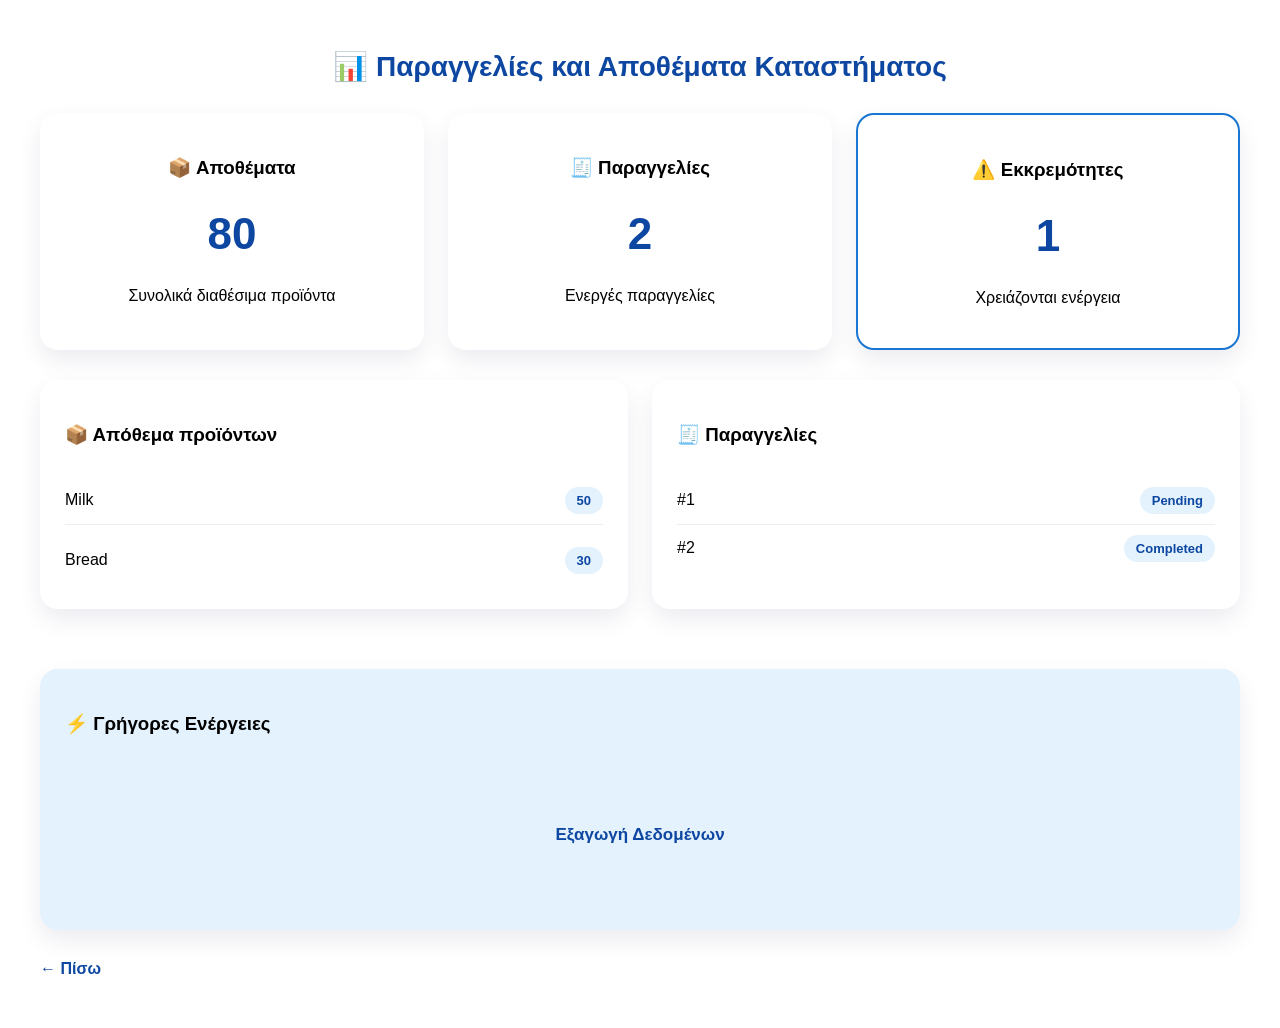
==== dashboard.html @ 50628634 "Add files via upload" ====
<!DOCTYPE html>
<html lang="el">
<head>
<meta charset="UTF-8">
<title>Dashboard</title>
<link rel="stylesheet" href="styles.css">
</head>

<body>

<div class="container">

    <h2>📊 Παραγγελίες και Αποθέματα Καταστήματος</h2>

    
    <div class="menu menu-3">

        <div class="card kpi">
            <h3>📦 Αποθέματα</h3>
            <div class="big-number">80</div>
            <p class="muted">Συνολικά διαθέσιμα προϊόντα</p>
        </div>

        <div class="card kpi">
            <h3>🧾 Παραγγελίες</h3>
            <div class="big-number">2</div>
            <p class="muted">Ενεργές παραγγελίες</p>
        </div>

        <div class="card kpi alert">
            <h3>⚠️ Εκκρεμότητες</h3>
            <div class="big-number">1</div>
            <p class="muted">Χρειάζονται ενέργεια</p>
        </div>

    </div>

   
    <div class="menu menu-2">

        
        <div class="card">
            <h3>📦 Απόθεμα προϊόντων</h3>

            <div class="row">
                <span>Milk</span>
                <span class="tag good">50</span>
            </div>

            <div class="row">
                <span>Bread</span>
                <span class="tag warning">30</span>
            </div>
        </div>

       
        <div class="card">
            <h3>🧾 Παραγγελίες</h3>

            <div id="ordersList"></div>
        </div>

    </div>


    <div class="menu menu-1">

        <div class="card" id="orderDetails" style="display:none;">
            <h3>📄 Λεπτομέρειες Παραγγελίας</h3>

            <p><strong>ID:</strong> <span id="orderId"></span></p>
            <p><strong>Ημερομηνία:</strong> <span id="orderDate"></span></p>

            <h4>Προϊόντα:</h4>
            <div id="orderProducts"></div>
        </div>

    </div>


    <div class="menu menu-1">

        <div class="card highlight">
            <h3>⚡ Γρήγορες Ενέργειες</h3>
            <button onclick="exportData()">Εξαγωγή Δεδομένων</button>
        </div>

    </div>

    <a href="welcome.html">← Πίσω</a>

</div>

<script>


const orders = [
    {
        id: 1,
        date: "2026-04-28",
        status: "Pending",
        products: [
            { name: "Milk", qty: 10 },
            { name: "Bread", qty: 5 }
        ]
    },
    {
        id: 2,
        date: "2026-04-27",
        status: "Completed",
        products: [
            { name: "Milk", qty: 20 }
        ]
    }
];


const ordersList = document.getElementById("ordersList");

orders.forEach(order => {

    const div = document.createElement("div");
    div.className = "row clickable";

    div.innerHTML = `
        <span>#${order.id}</span>
        <span class="tag ${order.status === 'Pending' ? 'pending' : 'done'}">
            ${order.status}
        </span>
    `;

    div.onclick = () => showOrder(order);

    ordersList.appendChild(div);
});


function showOrder(order){

    document.getElementById("orderDetails").style.display = "block";

    document.getElementById("orderId").innerText = order.id;
    document.getElementById("orderDate").innerText = order.date;

    const productsBox = document.getElementById("orderProducts");
    productsBox.innerHTML = "";

    order.products.forEach(p => {
        const row = document.createElement("div");
        row.className = "row";
        row.innerHTML = `
            <span>${p.name}</span>
            <span>${p.qty}</span>
        `;
        productsBox.appendChild(row);
    });
}

function exportData(){
    alert("Εξαγωγή δεδομένων...");
}

</script>

</body>
</html>
---- styles.css ----
body {
    font-family: Arial, sans-serif;
    background: #f5f8ff;
    margin: 0;
    min-height: 100vh;
    display: block;
}

.container {
    width: 100%;
    min-height: 100vh;
    background: white;
    padding: 50px 40px;

    display: flex;
    flex-direction: column;
    align-items: center;

    gap: 30px;
    box-sizing: border-box;
}


.container > * {
    width: 100%;
    max-width: 1300px;
}


.logo {
    width: 260px;
    margin: 15px auto;
    transition: 0.2s ease;
}

.logo:hover {
    transform: scale(1.05);
}


h1, h2 {
    text-align: center;
    color: #0d47a1;
    margin: 0;
    font-size: 28px;
}


.menu {
    width: 100%;
    display: grid;
    grid-template-columns: repeat(auto-fit, minmax(320px, 1fr));
    gap: 24px;
}


.func-btn {
    padding: 40px;
    min-height: 150px;

    border-radius: 18px;

    font-size: 18px;
    font-weight: bold;

    background: #e3f2fd;
    color: #0d47a1;

    border: 1px solid transparent;

    display: flex;
    align-items: center;
    justify-content: center;

    cursor: pointer;

    transition: 0.25s ease;
}

.func-btn:hover {
    background: #bbdefb;
    transform: scale(1.05);
    border-color: rgba(13, 71, 161, 0.25);
}


.menu a,
.menu button {
    padding: 35px;
    min-height: 140px;

    border-radius: 18px;

    font-size: 17px;
    font-weight: bold;

    text-align: center;
    text-decoration: none;

    background: #e3f2fd;
    color: #0d47a1;

    border: 1px solid transparent;

    display: flex;
    align-items: center;
    justify-content: center;

    transition: 0.25s ease;
}

.menu a:hover,
.menu button:hover {
    background: #bbdefb;
    transform: scale(1.05);
    border-color: rgba(13, 71, 161, 0.25);
}


.card {
    background: #ffffff;
    border-radius: 18px;
    padding: 25px;

    box-shadow: 0 10px 25px rgba(0,0,80,0.08);

    display: flex;
    flex-direction: column;
    gap: 12px;

    transition: 0.25s ease;
}

.card:hover {
    transform: translateY(-3px);
}


.card.kpi {
    align-items: center;
    text-align: center;
}

.big-number {
    font-size: 44px;
    font-weight: bold;
    color: #0d47a1;
}


.card.highlight {
    background: #e3f2fd;
}

.card.alert {
    border: 2px solid #1976d2;
}


.row {
    display: flex;
    justify-content: space-between;
    align-items: center;

    padding: 10px 0;
    border-bottom: 1px solid #eee;
}

.row:last-child {
    border-bottom: none;
}


.tag {
    padding: 6px 12px;
    border-radius: 999px;
    font-size: 13px;
    font-weight: bold;
}

.tag.good,
.tag.warning,
.tag.pending,
.tag.done {
    background: #e3f2fd;
    color: #0d47a1;
}


input, select {
    width: 100%;
    padding: 16px;
    font-size: 16px;

    border: 1px solid #cfd8dc;
    border-radius: 12px;

    box-sizing: border-box;
    background: #fff;

    transition: 0.2s ease;
}

input:focus, select:focus {
    outline: none;
    border-color: #1976d2;
    box-shadow: 0 0 0 3px rgba(25, 118, 210, 0.12);
}


button {
    padding: 16px;
    background: #1976d2;
    color: white;

    border: none;
    border-radius: 12px;

    font-size: 16px;
    font-weight: bold;

    cursor: pointer;
    transition: 0.2s ease;
}

button:hover {
    background: #0d47a1;
    transform: translateY(-2px);
}


table {
    width: 100%;
    border-collapse: collapse;
    font-size: 15px;

    border-radius: 12px;
    overflow: hidden;
}

th {
    background: #e3f2fd;
    color: #0d47a1;
    padding: 14px;
}

td {
    border: 1px solid #ddd;
    padding: 12px;
    text-align: center;
}

a {
    text-decoration: none;
    color: #0d47a1;
    font-weight: bold;
}


#error {
    color: red;
    font-size: 15px;
    font-weight: bold;
    text-align: center;
}
.row.clickable {
    cursor: pointer;
    transition: 0.2s;
}

.row.clickable:hover {
    background: #f5f8ff;
}

@media (max-width: 600px) {
    .container {
        padding: 25px;
    }

    .menu {
        grid-template-columns: 1fr;
    }

    .logo {
        width: 180px;
    }

    .big-number {
        font-size: 32px;
    }
}
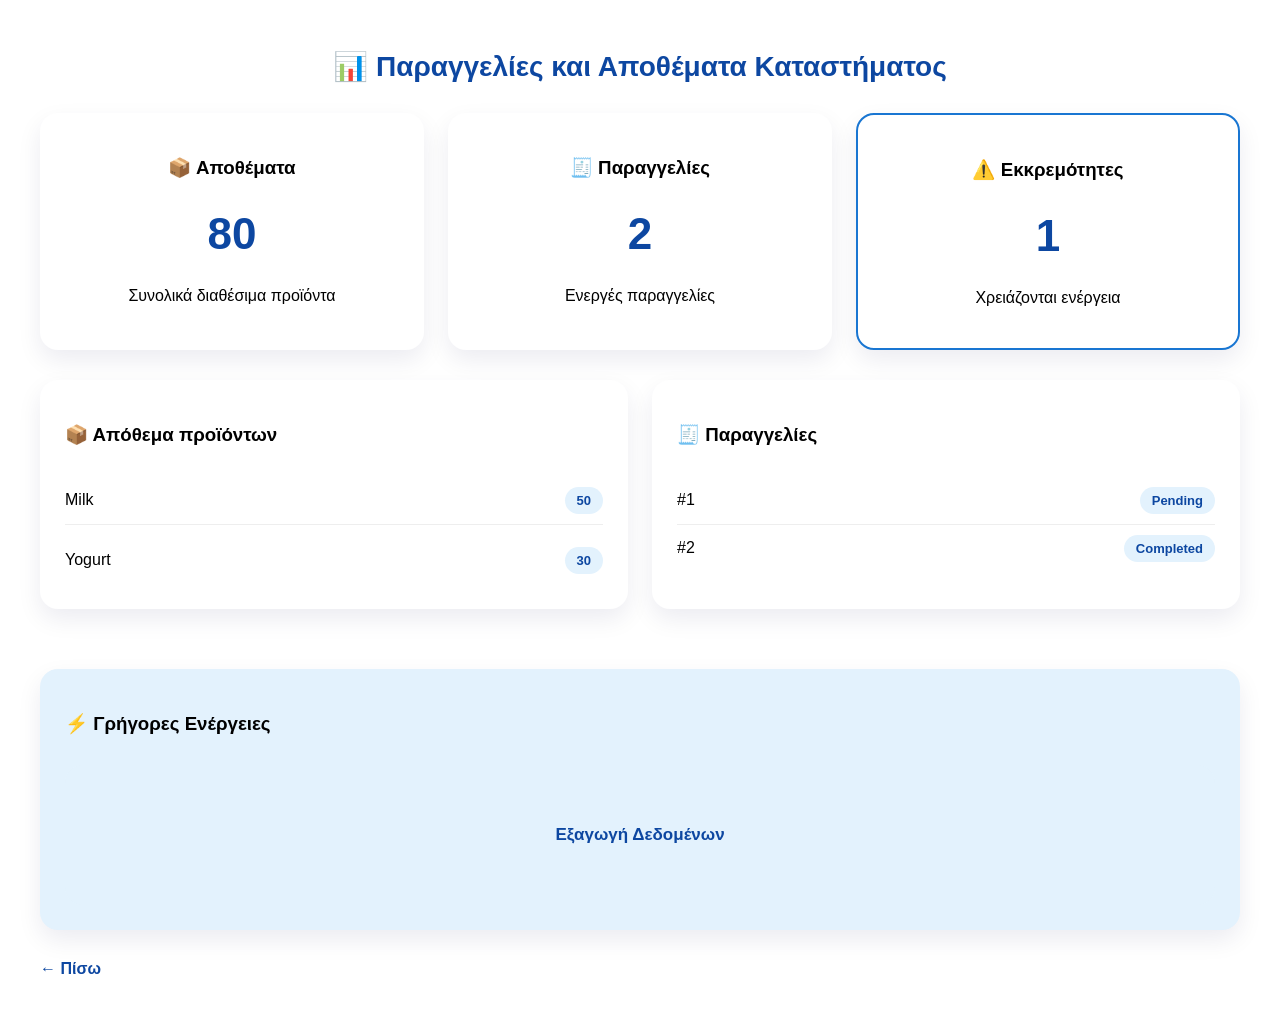
==== commit af2a0db1: "αλλαγές" ====
--- a/dashboard.html
+++ b/dashboard.html
@@ -48,7 +48,7 @@
             </div>
 
             <div class="row">
-                <span>Bread</span>
+                <span>Yogurt</span>
                 <span class="tag warning">30</span>
             </div>
         </div>
@@ -101,7 +101,7 @@
         status: "Pending",
         products: [
             { name: "Milk", qty: 10 },
-            { name: "Bread", qty: 5 }
+            { name: "Yogurt", qty: 5 }
         ]
     },
     {
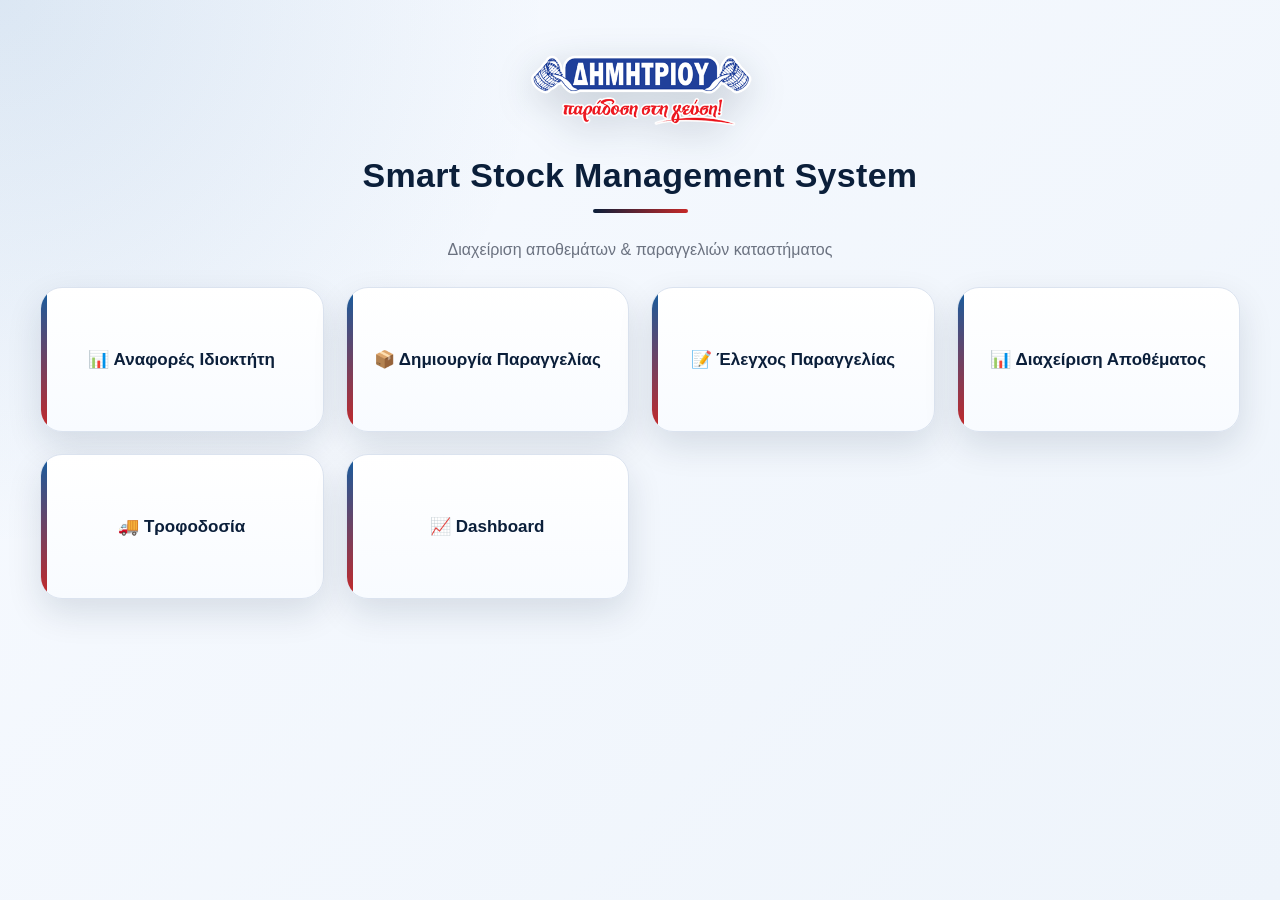
==== commit 3c6457bd: "αλλαγες στην εμφανιση" ====
--- a/dashboard.html
+++ b/dashboard.html
@@ -2,7 +2,7 @@
 <html lang="el">
 <head>
 <meta charset="UTF-8">
-<title>Dashboard</title>
+<title>Dashboard | SSBS</title>
 <link rel="stylesheet" href="styles.css">
 </head>
 
@@ -10,13 +10,16 @@
 
 <div class="container">
 
-    <h2>📊 Παραγγελίες και Αποθέματα Καταστήματος</h2>
+    <h2>📈 Dashboard Καταστήματος</h2>
 
-    
+    <p class="muted" style="text-align:center; margin:0;">
+        Συνοπτική εικόνα αποθεμάτων, παραγγελιών και εκκρεμοτήτων
+    </p>
+
     <div class="menu menu-3">
 
         <div class="card kpi">
-            <h3>📦 Αποθέματα</h3>
+            <h3>📦 Απόθεμα</h3>
             <div class="big-number">80</div>
             <p class="muted">Συνολικά διαθέσιμα προϊόντα</p>
         </div>
@@ -30,38 +33,33 @@
         <div class="card kpi alert">
             <h3>⚠️ Εκκρεμότητες</h3>
             <div class="big-number">1</div>
-            <p class="muted">Χρειάζονται ενέργεια</p>
+            <p class="muted">Χρειάζεται ενέργεια</p>
         </div>
 
     </div>
 
-   
     <div class="menu menu-2">
 
-        
         <div class="card">
             <h3>📦 Απόθεμα προϊόντων</h3>
 
             <div class="row">
                 <span>Milk</span>
-                <span class="tag good">50</span>
+                <span class="tag good">50 τεμ.</span>
             </div>
 
             <div class="row">
                 <span>Yogurt</span>
-                <span class="tag warning">30</span>
+                <span class="tag warning">30 τεμ.</span>
             </div>
         </div>
 
-       
         <div class="card">
             <h3>🧾 Παραγγελίες</h3>
-
             <div id="ordersList"></div>
         </div>
 
     </div>
-
 
     <div class="menu menu-1">
 
@@ -71,28 +69,33 @@
             <p><strong>ID:</strong> <span id="orderId"></span></p>
             <p><strong>Ημερομηνία:</strong> <span id="orderDate"></span></p>
 
-            <h4>Προϊόντα:</h4>
+            <h4>Προϊόντα</h4>
             <div id="orderProducts"></div>
         </div>
 
     </div>
 
-
     <div class="menu menu-1">
 
         <div class="card highlight">
             <h3>⚡ Γρήγορες Ενέργειες</h3>
+            <p class="muted">Εξαγωγή δεδομένων για έλεγχο ή αποθήκευση.</p>
             <button onclick="exportData()">Εξαγωγή Δεδομένων</button>
         </div>
 
     </div>
 
-    <a href="welcome.html">← Πίσω</a>
+    <a href="welcome.html">← Πίσω στο μενού</a>
 
 </div>
 
 <script>
 
+const role = localStorage.getItem("role");
+
+if(role !== "manager"){
+    window.location.href = "welcome.html";
+}
 
 const orders = [
     {
@@ -109,11 +112,11 @@
         date: "2026-04-27",
         status: "Completed",
         products: [
-            { name: "Milk", qty: 20 }
+            { name: "Milk", qty: 20 },
+            { name: "Yogurt", qty: 10 }
         ]
     }
 ];
-
 
 const ordersList = document.getElementById("ordersList");
 
@@ -123,9 +126,9 @@
     div.className = "row clickable";
 
     div.innerHTML = `
-        <span>#${order.id}</span>
+        <span>Παραγγελία #${order.id}</span>
         <span class="tag ${order.status === 'Pending' ? 'pending' : 'done'}">
-            ${order.status}
+            ${order.status === "Pending" ? "Εκκρεμεί" : "Ολοκληρώθηκε"}
         </span>
     `;
 
@@ -133,7 +136,6 @@
 
     ordersList.appendChild(div);
 });
-
 
 function showOrder(order){
 
@@ -150,14 +152,14 @@
         row.className = "row";
         row.innerHTML = `
             <span>${p.name}</span>
-            <span>${p.qty}</span>
+            <span class="tag">${p.qty} τεμ.</span>
         `;
         productsBox.appendChild(row);
     });
 }
 
 function exportData(){
-    alert("Εξαγωγή δεδομένων...");
+    alert("Η εξαγωγή δεδομένων ξεκίνησε.");
 }
 
 </script>
--- a/styles.css
+++ b/styles.css
@@ -1,133 +1,180 @@
+* {
+    box-sizing: border-box;
+}
+
+:root {
+    --navy: #0b1f3a;
+    --blue: #145da0;
+    --light-blue: #eaf3ff;
+    --red: #c62828;
+    --soft-red: #fff1f1;
+    --white: #ffffff;
+    --bg: #f4f7fb;
+    --text: #1f2937;
+    --muted: #6b7280;
+    --border: #dbe3ef;
+    --shadow: rgba(11, 31, 58, 0.12);
+}
+
 body {
-    font-family: Arial, sans-serif;
-    background: #f5f8ff;
+    font-family: "Segoe UI", Arial, sans-serif;
+    background:
+        radial-gradient(circle at top left, rgba(20, 93, 160, 0.12), transparent 35%),
+        linear-gradient(135deg, #f7faff 0%, #eef4fb 100%);
     margin: 0;
     min-height: 100vh;
-    display: block;
+    color: var(--text);
 }
 
 .container {
     width: 100%;
     min-height: 100vh;
-    background: white;
-    padding: 50px 40px;
-
+    padding: 45px 40px;
     display: flex;
     flex-direction: column;
     align-items: center;
-
-    gap: 30px;
-    box-sizing: border-box;
-}
-
+    gap: 28px;
+}
 
 .container > * {
     width: 100%;
-    max-width: 1300px;
-}
-
+    max-width: 1250px;
+}
 
 .logo {
-    width: 260px;
-    margin: 15px auto;
-    transition: 0.2s ease;
+    width: 230px;
+    margin: 10px auto 0;
+    display: block;
+    filter: drop-shadow(0 10px 18px rgba(11, 31, 58, 0.18));
+    transition: 0.25s ease;
 }
 
 .logo:hover {
-    transform: scale(1.05);
-}
-
+    transform: scale(1.03);
+}
 
 h1, h2 {
     text-align: center;
-    color: #0d47a1;
+    color: var(--navy);
     margin: 0;
-    font-size: 28px;
-}
-
+    font-weight: 800;
+    letter-spacing: 0.3px;
+}
+
+h1 {
+    font-size: 34px;
+}
+
+h2 {
+    font-size: 30px;
+}
+
+h1::after,
+h2::after {
+    content: "";
+    display: block;
+    width: 95px;
+    height: 4px;
+    background: linear-gradient(90deg, var(--navy), var(--red));
+    border-radius: 999px;
+    margin: 14px auto 0;
+}
+
+h3 {
+    color: var(--navy);
+    margin-top: 0;
+}
+
+h4 {
+    color: var(--blue);
+    margin-bottom: 5px;
+}
+
+p {
+    color: var(--text);
+}
+
+.muted {
+    color: var(--muted);
+}
 
 .menu {
     width: 100%;
     display: grid;
-    grid-template-columns: repeat(auto-fit, minmax(320px, 1fr));
-    gap: 24px;
-}
-
-
-.func-btn {
-    padding: 40px;
-    min-height: 150px;
-
-    border-radius: 18px;
-
-    font-size: 18px;
-    font-weight: bold;
-
-    background: #e3f2fd;
-    color: #0d47a1;
-
-    border: 1px solid transparent;
-
+    grid-template-columns: repeat(auto-fit, minmax(280px, 1fr));
+    gap: 22px;
+}
+
+.menu-1 {
+    grid-template-columns: 1fr;
+}
+
+.menu-2 {
+    grid-template-columns: repeat(auto-fit, minmax(360px, 1fr));
+}
+
+.menu-3 {
+    grid-template-columns: repeat(auto-fit, minmax(250px, 1fr));
+}
+
+.func-btn,
+.menu a,
+.menu button {
+    min-height: 145px;
+    padding: 32px 24px;
+    border-radius: 22px;
+    background: linear-gradient(180deg, #ffffff 0%, #f8fbff 100%);
+    color: var(--navy);
+    border: 1px solid var(--border);
+    box-shadow: 0 14px 35px var(--shadow);
+    font-size: 17px;
+    font-weight: 800;
+    text-align: center;
+    text-decoration: none;
     display: flex;
     align-items: center;
     justify-content: center;
-
     cursor: pointer;
-
     transition: 0.25s ease;
-}
-
-.func-btn:hover {
-    background: #bbdefb;
-    transform: scale(1.05);
-    border-color: rgba(13, 71, 161, 0.25);
-}
-
-
-.menu a,
-.menu button {
-    padding: 35px;
-    min-height: 140px;
-
-    border-radius: 18px;
-
-    font-size: 17px;
-    font-weight: bold;
-
-    text-align: center;
-    text-decoration: none;
-
-    background: #e3f2fd;
-    color: #0d47a1;
-
-    border: 1px solid transparent;
-
-    display: flex;
-    align-items: center;
-    justify-content: center;
-
-    transition: 0.25s ease;
-}
-
+    position: relative;
+    overflow: hidden;
+}
+
+.func-btn::before,
+.menu a::before,
+.menu button::before {
+    content: "";
+    position: absolute;
+    left: 0;
+    top: 0;
+    width: 6px;
+    height: 100%;
+    background: linear-gradient(180deg, var(--blue), var(--red));
+}
+
+.func-btn:hover,
 .menu a:hover,
 .menu button:hover {
-    background: #bbdefb;
-    transform: scale(1.05);
-    border-color: rgba(13, 71, 161, 0.25);
-}
-
+    transform: translateY(-6px);
+    border-color: rgba(198, 40, 40, 0.25);
+    box-shadow: 0 20px 42px rgba(11, 31, 58, 0.18);
+    background: linear-gradient(180deg, #ffffff 0%, #eef6ff 100%);
+}
+
+.func-btn.active {
+    background: linear-gradient(135deg, var(--navy), var(--blue));
+    color: white;
+}
 
 .card {
-    background: #ffffff;
-    border-radius: 18px;
-    padding: 25px;
-
-    box-shadow: 0 10px 25px rgba(0,0,80,0.08);
-
+    background: rgba(255, 255, 255, 0.96);
+    border-radius: 22px;
+    padding: 26px;
+    border: 1px solid var(--border);
+    box-shadow: 0 14px 35px var(--shadow);
     display: flex;
     flex-direction: column;
-    gap: 12px;
-
+    gap: 14px;
     transition: 0.25s ease;
 }
 
@@ -135,157 +182,207 @@
     transform: translateY(-3px);
 }
 
-
 .card.kpi {
     align-items: center;
     text-align: center;
 }
 
+.card.highlight {
+    background: linear-gradient(135deg, #f8fbff, #eef6ff);
+    border-left: 6px solid var(--blue);
+}
+
+.card.alert {
+    border-left: 6px solid var(--red);
+    background: linear-gradient(135deg, #ffffff, var(--soft-red));
+}
+
 .big-number {
-    font-size: 44px;
-    font-weight: bold;
-    color: #0d47a1;
-}
-
-
-.card.highlight {
-    background: #e3f2fd;
-}
-
-.card.alert {
-    border: 2px solid #1976d2;
-}
-
+    font-size: 48px;
+    font-weight: 900;
+    color: var(--blue);
+    line-height: 1;
+}
 
 .row {
     display: flex;
     justify-content: space-between;
     align-items: center;
-
-    padding: 10px 0;
-    border-bottom: 1px solid #eee;
+    gap: 15px;
+    padding: 12px 0;
+    border-bottom: 1px solid #edf1f7;
 }
 
 .row:last-child {
     border-bottom: none;
 }
 
+.row.clickable {
+    cursor: pointer;
+    padding: 14px 12px;
+    border-radius: 14px;
+    transition: 0.2s ease;
+}
+
+.row.clickable:hover {
+    background: var(--light-blue);
+}
 
 .tag {
-    padding: 6px 12px;
+    padding: 7px 14px;
     border-radius: 999px;
     font-size: 13px;
-    font-weight: bold;
+    font-weight: 800;
+    background: var(--light-blue);
+    color: var(--blue);
+    border: 1px solid rgba(20, 93, 160, 0.15);
+}
+
+.tag.warning,
+.tag.pending {
+    background: var(--soft-red);
+    color: var(--red);
+    border-color: rgba(198, 40, 40, 0.18);
 }
 
 .tag.good,
-.tag.warning,
-.tag.pending,
 .tag.done {
-    background: #e3f2fd;
-    color: #0d47a1;
-}
-
-
-input, select {
+    background: #eaf8ef;
+    color: #1b7f3a;
+    border-color: rgba(27, 127, 58, 0.18);
+}
+
+input,
+select {
     width: 100%;
     padding: 16px;
     font-size: 16px;
-
-    border: 1px solid #cfd8dc;
-    border-radius: 12px;
-
-    box-sizing: border-box;
-    background: #fff;
-
+    border: 1px solid var(--border);
+    border-radius: 14px;
+    background: white;
+    color: var(--text);
     transition: 0.2s ease;
 }
 
-input:focus, select:focus {
+input:focus,
+select:focus {
     outline: none;
-    border-color: #1976d2;
-    box-shadow: 0 0 0 3px rgba(25, 118, 210, 0.12);
-}
-
+    border-color: var(--blue);
+    box-shadow: 0 0 0 4px rgba(20, 93, 160, 0.12);
+}
 
 button {
-    padding: 16px;
-    background: #1976d2;
+    padding: 16px 22px;
+    background: linear-gradient(135deg, var(--blue), var(--navy));
     color: white;
-
     border: none;
-    border-radius: 12px;
-
+    border-radius: 14px;
     font-size: 16px;
-    font-weight: bold;
-
+    font-weight: 800;
     cursor: pointer;
     transition: 0.2s ease;
+    box-shadow: 0 10px 22px rgba(11, 31, 58, 0.20);
 }
 
 button:hover {
-    background: #0d47a1;
+    background: linear-gradient(135deg, var(--navy), #061326);
     transform: translateY(-2px);
 }
 
+button[style*="background:red"] {
+    background: linear-gradient(135deg, var(--red), #8b1111) !important;
+}
 
 table {
     width: 100%;
-    border-collapse: collapse;
+    border-collapse: separate;
+    border-spacing: 0;
+    overflow: hidden;
+    border-radius: 18px;
+    border: 1px solid var(--border);
+    box-shadow: 0 12px 28px rgba(11, 31, 58, 0.08);
+    background: white;
+}
+
+th {
+    background: linear-gradient(135deg, var(--navy), var(--blue));
+    color: white;
+    padding: 15px;
     font-size: 15px;
-
-    border-radius: 12px;
-    overflow: hidden;
-}
-
-th {
-    background: #e3f2fd;
-    color: #0d47a1;
+}
+
+td {
+    border-bottom: 1px solid #edf1f7;
     padding: 14px;
-}
-
-td {
-    border: 1px solid #ddd;
-    padding: 12px;
-    text-align: center;
+    text-align: center;
+    background: white;
+}
+
+tr:last-child td {
+    border-bottom: none;
 }
 
 a {
     text-decoration: none;
-    color: #0d47a1;
-    font-weight: bold;
-}
-
+    color: var(--blue);
+    font-weight: 800;
+    transition: 0.2s ease;
+}
+
+a:hover {
+    color: var(--red);
+}
 
 #error {
-    color: red;
+    color: var(--red);
     font-size: 15px;
-    font-weight: bold;
-    text-align: center;
-}
-.row.clickable {
-    cursor: pointer;
-    transition: 0.2s;
-}
-
-.row.clickable:hover {
-    background: #f5f8ff;
-}
-
-@media (max-width: 600px) {
+    font-weight: 800;
+    text-align: center;
+}
+
+#loginBox {
+    border-top: 6px solid var(--blue);
+}
+
+#selectedText {
+    color: var(--navy) !important;
+}
+
+@media (max-width: 700px) {
     .container {
-        padding: 25px;
-    }
-
-    .menu {
+        padding: 25px 18px;
+    }
+
+    .menu,
+    .menu-2,
+    .menu-3 {
         grid-template-columns: 1fr;
     }
 
     .logo {
-        width: 180px;
+        width: 170px;
+    }
+
+    h1 {
+        font-size: 26px;
+    }
+
+    h2 {
+        font-size: 24px;
     }
 
     .big-number {
-        font-size: 32px;
+        font-size: 36px;
+    }
+
+    .func-btn,
+    .menu a,
+    .menu button {
+        min-height: 115px;
+        padding: 24px;
+    }
+
+    .card {
+        padding: 20px;
     }
 }
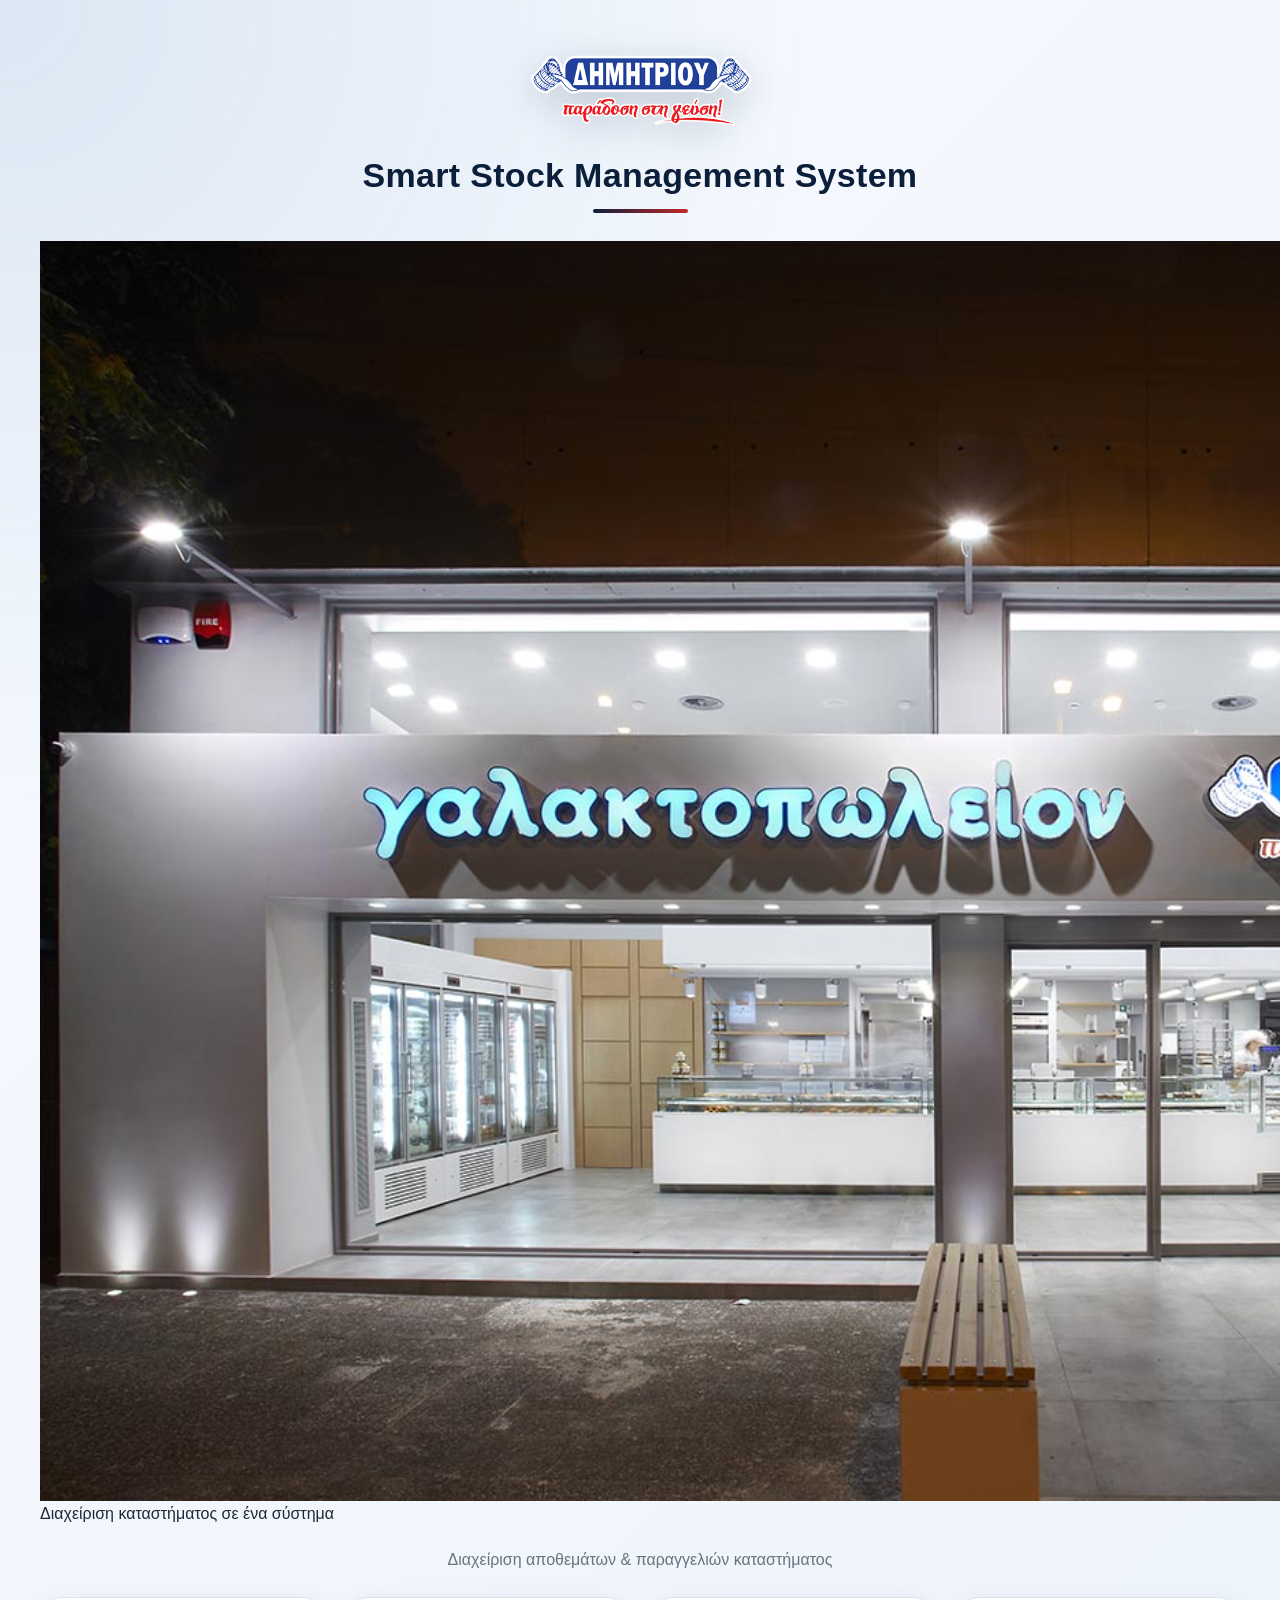
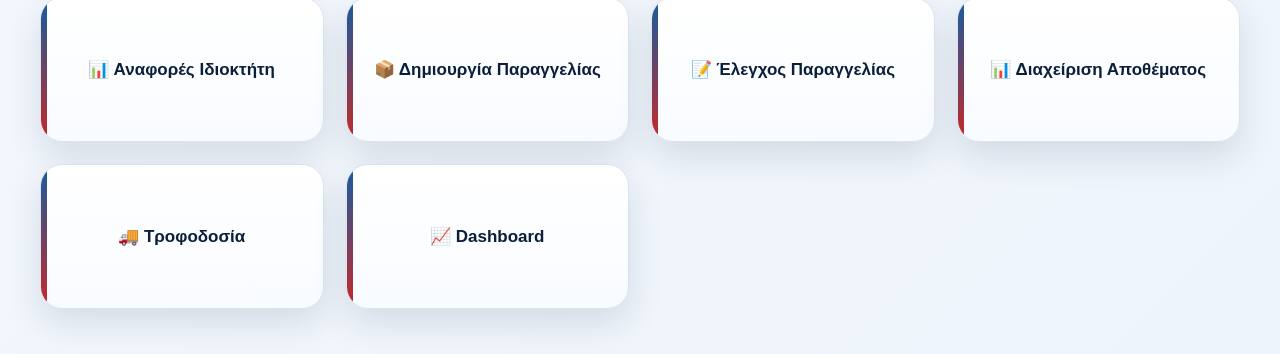
==== commit b60216e6: "προσθηκη εικονων" ====
--- a/dashboard.html
+++ b/dashboard.html
@@ -9,6 +9,8 @@
 <body>
 
 <div class="container">
+
+    <img src="assets/warehouse.jpg" class="banner">
 
     <h2>📈 Dashboard Καταστήματος</h2>
 
--- a/styles.css
+++ b/styles.css
@@ -385,4 +385,37 @@
     .card {
         padding: 20px;
     }
+
+    .hero {
+    position: relative;
+    width: 100%;
+    max-width: 1100px;
+    border-radius: 20px;
+    overflow: hidden;
+    box-shadow: 0 20px 40px rgba(0,0,0,0.15);
+}
+
+.hero img {
+    width: 100%;
+    height: 260px;
+    object-fit: cover;
+    filter: brightness(0.75);
+}
+
+.hero-text {
+    position: absolute;
+    bottom: 20px;
+    left: 25px;
+    color: white;
+    font-size: 22px;
+    font-weight: bold;
+}
+
+.banner {
+    width: 100%;
+    height: 200px;
+    object-fit: cover;
+    border-radius: 20px;
+    margin-bottom: 10px;
+}
 }
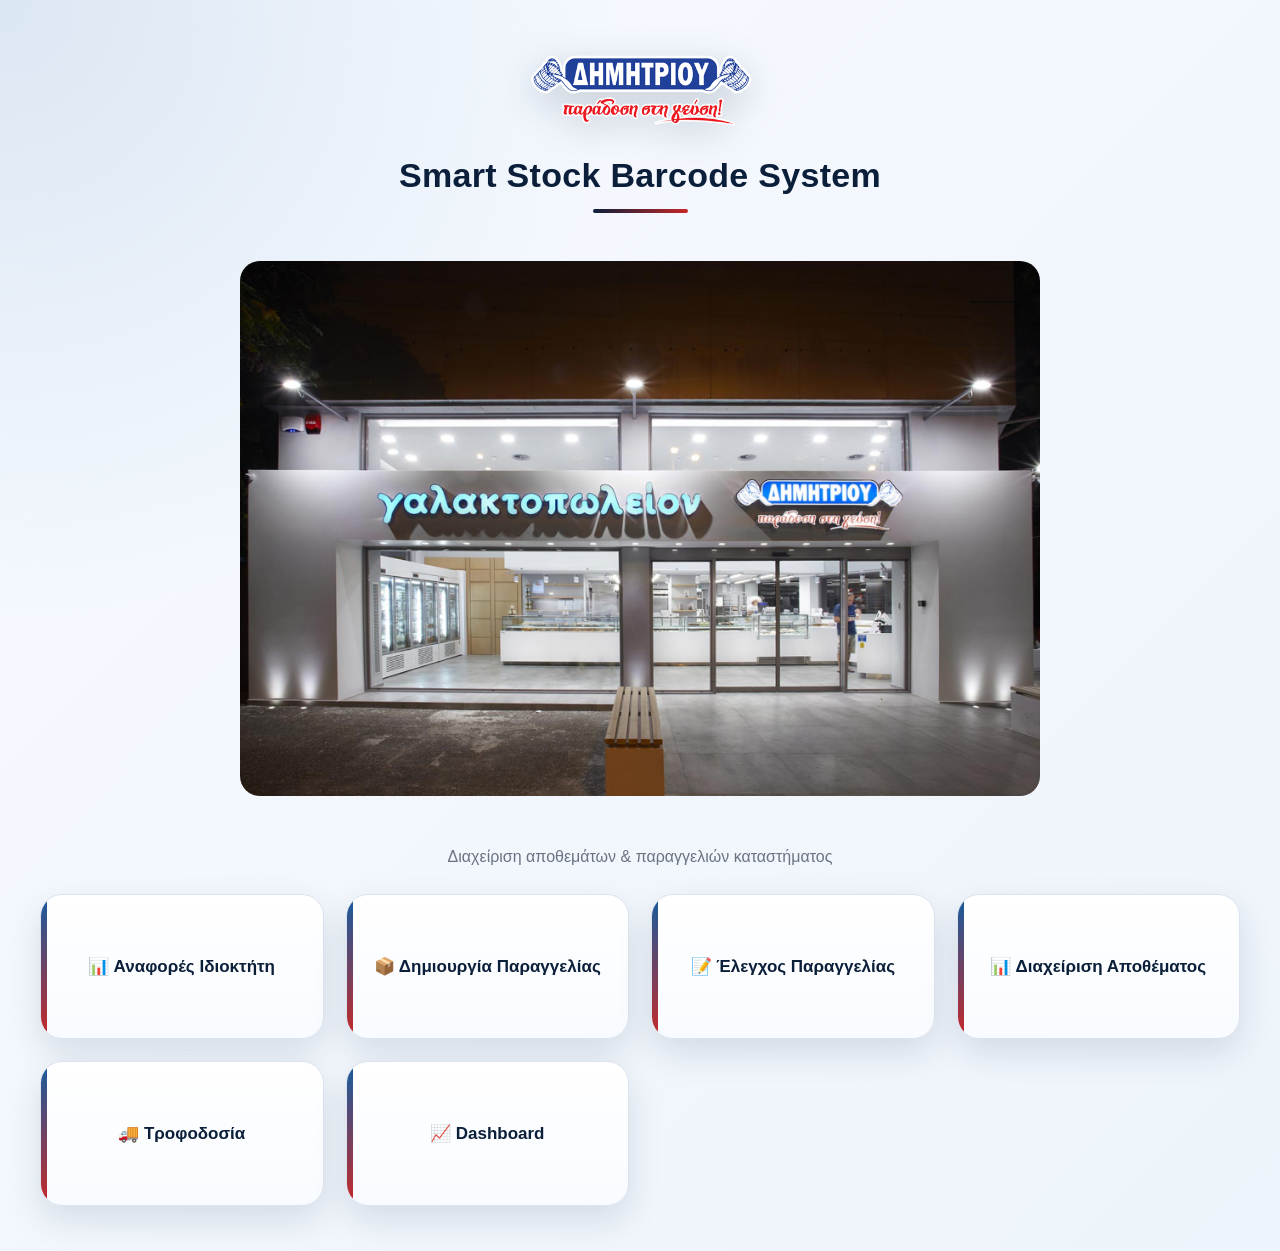
==== commit ba0af1f6: "προσθηκη sidebars" ====
--- a/dashboard.html
+++ b/dashboard.html
@@ -10,7 +10,9 @@
 
 <div class="container">
 
-    <img src="assets/warehouse.jpg" class="banner">
+    <div style="text-align:center;">
+    <img src="assets/warehouse.jpg" style="max-width:900px; width:100%; height:auto; border-radius:20px;">
+    </div>
 
     <h2>📈 Dashboard Καταστήματος</h2>
 
@@ -167,4 +169,13 @@
 </script>
 
 </body>
+
+<div class="sidebar">
+    <h3>SSBS</h3>
+    <a href="dashboard.html">📈 Dashboard</a>
+    <a href="inventory.html">📦 Απόθεμα</a>
+    <a href="review-order.html">📝 Παραγγελίες</a>
+    <a href="owner-reports.html">📊 Αναφορές</a>
+</div>
+
 </html>
--- a/styles.css
+++ b/styles.css
@@ -397,9 +397,12 @@
 
 .hero img {
     width: 100%;
+    max-width: 900px;
     height: 260px;
-    object-fit: cover;
-    filter: brightness(0.75);
+    object-fit: contain;
+    background: #000; /* για να μην φαίνεται άδειο */
+    display: block;
+    margin: 0 auto;
 }
 
 .hero-text {
@@ -413,9 +416,81 @@
 
 .banner {
     width: 100%;
-    height: 200px;
-    object-fit: cover;
-    border-radius: 20px;
-    margin-bottom: 10px;
-}
+    max-width: 900px;
+    height: 240px;
+    object-fit: contain;
+    background: #000;
+    display: block;
+    margin: 0 auto;
+}
+
+.sidebar {
+    position: fixed;
+    left: 0;
+    top: 0;
+    width: 220px;
+    height: 100%;
+    background: #0b1f3a;
+    padding: 25px;
+    display: flex;
+    flex-direction: column;
+    gap: 15px;
+}
+
+.sidebar h3 {
+    color: white;
+    margin-bottom: 20px;
+}
+
+.sidebar a {
+    color: #ddd;
+    text-decoration: none;
+    padding: 10px;
+    border-radius: 8px;
+}
+
+.sidebar a:hover {
+    background: #145da0;
+    color: white;
+}
+
+
+body:has(.sidebar) .container {
+    margin-left: 240px;
+    width: calc(100% - 240px);
+}
+
+body:not(:has(.sidebar)) .container {
+    margin-left: 0;
+    width: 100%;
+}
+
+
+body:not(:has(.sidebar)) {
+    overflow-x: hidden;
+}
+
+body:not(:has(.sidebar)) .container {
+    margin-left: 0 !important;
+    width: 100% !important;
+    max-width: 100% !important;
+    padding-left: 30px !important;
+    padding-right: 30px !important;
+}
+
+body:not(:has(.sidebar)) .menu {
+    width: 100% !important;
+    max-width: 1100px !important;
+    margin: 0 auto !important;
+    grid-template-columns: repeat(auto-fit, minmax(260px, 1fr)) !important;
+}
+
+body:not(:has(.sidebar)) .func-btn {
+    min-height: 130px !important;
+}
+
+body:not(:has(.sidebar)) p {
+    text-align: center !important;
+}
+
 }
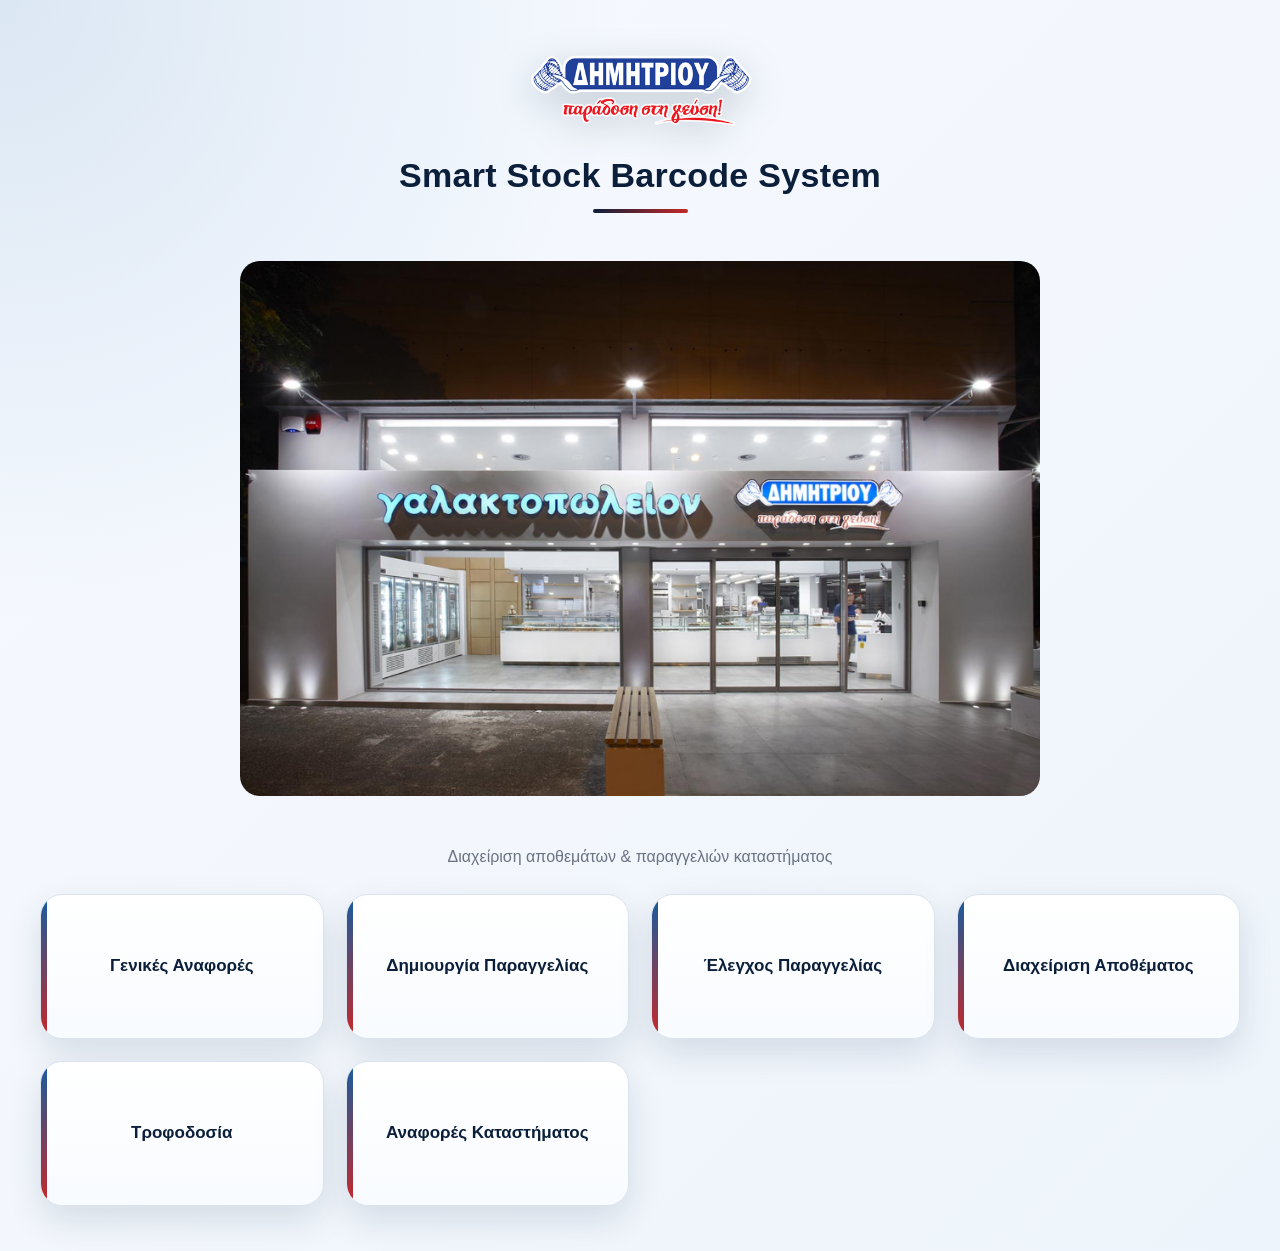
==== commit 546f6d8f: "Add files via upload προσθηκη σκαν και επεξεργασιας αποθεματος" ====
--- a/dashboard.html
+++ b/dashboard.html
@@ -2,19 +2,22 @@
 <html lang="el">
 <head>
 <meta charset="UTF-8">
-<title>Dashboard | SSBS</title>
+<title>Αναφορές Καταστήματος</title>
 <link rel="stylesheet" href="styles.css">
 </head>
 
 <body>
-
+<div class="sidebar">
+    <h2>SSBS</h2>
+    <a href="welcome.html">🏠 Μενού</a>
+</div>
 <div class="container">
 
     <div style="text-align:center;">
     <img src="assets/warehouse.jpg" style="max-width:900px; width:100%; height:auto; border-radius:20px;">
     </div>
 
-    <h2>📈 Dashboard Καταστήματος</h2>
+    <h2>Αναφορές Καταστήματος</h2>
 
     <p class="muted" style="text-align:center; margin:0;">
         Συνοπτική εικόνα αποθεμάτων, παραγγελιών και εκκρεμοτήτων
@@ -89,7 +92,7 @@
 
     </div>
 
-    <a href="welcome.html">← Πίσω στο μενού</a>
+    <a href="welcome.html">← Πίσω</a>
 
 </div>
 
@@ -170,12 +173,4 @@
 
 </body>
 
-<div class="sidebar">
-    <h3>SSBS</h3>
-    <a href="dashboard.html">📈 Dashboard</a>
-    <a href="inventory.html">📦 Απόθεμα</a>
-    <a href="review-order.html">📝 Παραγγελίες</a>
-    <a href="owner-reports.html">📊 Αναφορές</a>
-</div>
-
 </html>
